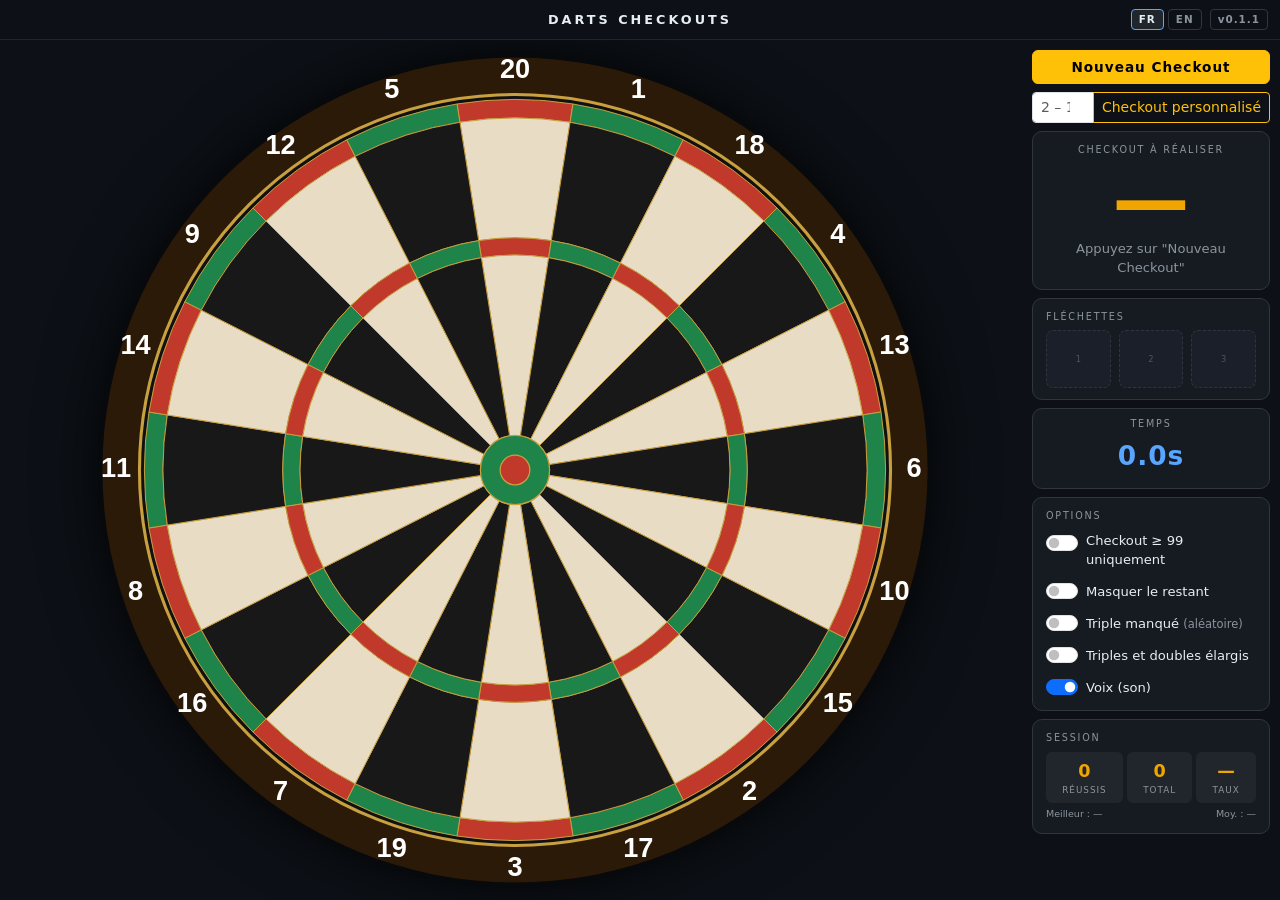
==== index.html @ 2f550370 "Add releases management" ====
<!DOCTYPE html>
<html lang="fr">
<head>
    <meta charset="UTF-8">
    <meta name="viewport" content="width=device-width, initial-scale=1.0">
    <title>Darts Checkouts</title>
    <link href="https://cdn.jsdelivr.net/npm/bootstrap@5.3.2/dist/css/bootstrap.min.css" rel="stylesheet">
    <link href="css/style.css" rel="stylesheet">
</head>
<body>

<header id="app-header">
    DARTS CHECKOUTS
    <div id="header-right">
        <div id="lang-switcher">
            <button class="lang-btn active" data-lang="fr">FR</button>
            <button class="lang-btn" data-lang="en">EN</button>
        </div>
        <button id="btn-version" class="btn btn-sm btn-outline-secondary" data-bs-toggle="modal" data-bs-target="#releases-modal"></button>
    </div>
</header>

<!-- Modal releases -->
<div class="modal fade" id="releases-modal" tabindex="-1" aria-labelledby="releases-modal-label" aria-hidden="true">
    <div class="modal-dialog modal-dialog-scrollable">
        <div class="modal-content bg-dark text-light">
            <div class="modal-header border-secondary">
                <h5 class="modal-title" id="releases-modal-label">Historique des versions</h5>
                <button type="button" class="btn-close btn-close-white" data-bs-dismiss="modal" aria-label="Fermer"></button>
            </div>
            <div class="modal-body" id="releases-list"></div>
        </div>
    </div>
</div>

<main id="main">

    <!-- ═══ CIBLE ═══ -->
    <div id="board-area">
        <svg id="dartboard" viewBox="-340 -340 680 680"
             xmlns="http://www.w3.org/2000/svg"></svg>
    </div>

    <!-- ═══ PANNEAU ═══ -->
    <div id="panel">

        <!-- Bouton -->
        <button id="btn-new" class="btn btn-warning w-100"
                data-i18n="btn.newFinish">Nouveau Checkout</button>

        <!-- Checkout personnalisé -->
        <div class="input-group">
            <input type="number" class="form-control form-control-sm" id="custom-checkout-input"
                   min="2" max="170" placeholder="2 – 170">
            <button id="btn-custom" class="btn btn-outline-warning btn-sm"
                    data-i18n="btn.customFinish">Checkout personnalisé</button>
        </div>
        <div id="custom-error" class="d-none" style="font-size:0.75rem;color:#dc3545;"></div>

        <!-- Finish -->
        <div class="card-dark text-center">
            <div class="panel-label" data-i18n="label.finish">Checkout à réaliser</div>
            <div id="finish-value">—</div>
            <div id="remaining-value">—</div>
        </div>

        <!-- Fléchettes -->
        <div class="card-dark">
            <div class="panel-label" style="margin-bottom:6px" data-i18n="label.darts">Fléchettes</div>
            <div class="d-flex gap-2" id="dart-slots">
                <div class="dart-slot"><span class="slot-num">1</span></div>
                <div class="dart-slot"><span class="slot-num">2</span></div>
                <div class="dart-slot"><span class="slot-num">3</span></div>
            </div>
        </div>

        <!-- Timer + Résultat -->
        <div id="timer-card" class="card-dark text-center" style="padding: 8px 13px;">
            <div class="panel-label" data-i18n="label.time">Temps</div>
            <div id="timer">0.0s</div>
            <div id="result-inline"></div>
        </div>

        <!-- Options -->
        <div class="card-dark">
            <div class="panel-label" style="margin-bottom:7px" data-i18n="label.options">Options</div>
            <div class="form-check form-switch mb-2">
                <input class="form-check-input" type="checkbox" role="switch" id="opt-99">
                <label class="form-check-label" for="opt-99" style="font-size:0.82rem"
                       data-i18n="opt.finish99">Finish ≥ 99 uniquement</label>
            </div>
            <div class="form-check form-switch mb-2">
                <input class="form-check-input" type="checkbox" role="switch" id="opt-hide-rem">
                <label class="form-check-label" for="opt-hide-rem" style="font-size:0.82rem"
                       data-i18n="opt.hideRemaining">Masquer le restant</label>
            </div>
            <div class="form-check form-switch mb-2">
                <input class="form-check-input" type="checkbox" role="switch" id="opt-miss-triple">
                <label class="form-check-label" for="opt-miss-triple" style="font-size:0.82rem">
                    <span data-i18n="opt.missedTriple">Triple manqué</span>
                    <small style="color:#8b949e" data-i18n="opt.missedTriple.note">(aléatoire)</small>
                </label>
            </div>
            <div class="form-check form-switch mb-2">
                <input class="form-check-input" type="checkbox" role="switch" id="opt-wide-rings">
                <label class="form-check-label" for="opt-wide-rings" style="font-size:0.82rem"
                       data-i18n="opt.wideRings">Triples et doubles élargis</label>
            </div>
            <div class="form-check form-switch mb-0">
                <input class="form-check-input" type="checkbox" role="switch" id="opt-voice" checked>
                <label class="form-check-label" for="opt-voice" style="font-size:0.82rem"
                       data-i18n="opt.voice">Voix (son)</label>
            </div>
        </div>

        <!-- Stats session -->
        <div class="card-dark">
            <div class="panel-label" style="margin-bottom:6px" data-i18n="label.session">Session</div>
            <div class="d-flex gap-1">
                <div class="stat-box flex-fill">
                    <div class="stat-val" id="stat-ok">0</div>
                    <div class="stat-lbl" data-i18n="stat.success">Réussis</div>
                </div>
                <div class="stat-box flex-fill">
                    <div class="stat-val" id="stat-total">0</div>
                    <div class="stat-lbl" data-i18n="stat.total">Total</div>
                </div>
                <div class="stat-box flex-fill">
                    <div class="stat-val" id="stat-rate">—</div>
                    <div class="stat-lbl" data-i18n="stat.rate">Taux</div>
                </div>
            </div>
            <div class="d-flex justify-content-between mt-1" style="font-size:0.68rem;color:#8b949e">
                <small>
                    <span data-i18n="stat.best">Meilleur :</span>
                    <span id="stat-best">—</span>
                </small>
                <small>
                    <span data-i18n="stat.avg">Moy. :</span>
                    <span id="stat-avg">—</span>
                </small>
            </div>
        </div>

    </div><!-- /panel -->

    <!-- ═══ CHECKOUTS ALTERNATIFS ═══ -->
    <div id="alt-column" class="d-none">
        <div id="alt-panel" class="card-dark">
            <div class="panel-label" style="margin-bottom:6px"
                 data-i18n="label.alternatives">Checkouts alternatifs</div>
            <div id="alt-list"></div>
        </div>
    </div>

</main>

<script src="https://cdn.jsdelivr.net/npm/bootstrap@5.3.2/dist/js/bootstrap.bundle.min.js"></script>
<script src="js/dartboard.js"></script>
<script src="js/i18n.js"></script>
<script src="js/checkouts.js"></script>
<script src="js/app.js"></script>
</body>
</html>
---- css/style.css ----
*, *::before, *::after { box-sizing: border-box; }

html, body {
    height: 100%;
    margin: 0;
    padding: 0;
    overflow: hidden;
}

body {
    background: #0d1117;
    color: #e6edf3;
    font-family: system-ui, -apple-system, sans-serif;
    display: flex;
    flex-direction: column;
}

/* ─── En-tête compact ─── */
#app-header {
    flex-shrink: 0;
    height: 40px;
    position: relative;
    display: flex;
    align-items: center;
    justify-content: center;
    border-bottom: 1px solid #21262d;
    font-weight: 900;
    font-size: 0.8rem;
    letter-spacing: 3px;
}

/* ─── Groupe droite header (version + langue) ─── */
#header-right {
    position: absolute;
    right: 12px;
    display: flex;
    gap: 8px;
    align-items: center;
}

#btn-version {
    font-size: 0.65rem;
    font-weight: 700;
    padding: 2px 7px;
    border-color: #30363d;
    color: #8b949e;
    letter-spacing: 1px;
}
#btn-version:hover { border-color: #58a6ff; color: #e6edf3; }

/* ─── Sélecteur de langue ─── */
#lang-switcher {
    display: flex;
    gap: 4px;
    align-items: center;
}
.lang-btn {
    background: none;
    border: 1px solid #30363d;
    border-radius: 4px;
    color: #8b949e;
    font-size: 0.65rem;
    font-weight: 700;
    padding: 2px 7px;
    cursor: pointer;
    letter-spacing: 1px;
    transition: background .1s, color .1s, border-color .1s;
}
.lang-btn:hover  { background: #21262d; color: #ccc; }
.lang-btn.active { background: #21262d; color: #e6edf3; border-color: #58a6ff; }

/* ─── Zone principale ─── */
#main {
    flex: 1;
    display: flex;
    overflow: hidden;
    padding: 10px;
    gap: 12px;
    min-height: 0;
}

/* ─── Cible ─── */
#board-area {
    flex: 1;
    display: flex;
    align-items: center;
    justify-content: center;
    min-width: 0;
    min-height: 0;
}

/* Le SVG est carré (viewBox carré) : height contraint par la dimension la plus petite */
#dartboard {
    width: 100%;
    height: 100%;
    filter: drop-shadow(0 0 32px rgba(0,0,0,0.95));
}

.dart-sector {
    cursor: pointer;
    transition: filter 0.07s ease;
}
.dart-sector:hover  { filter: brightness(1.5); }
.dart-sector.thrown { filter: brightness(0.5) sepia(1) saturate(4) hue-rotate(180deg); }

/* ─── Panneau latéral ─── */
#panel {
    width: 238px;
    flex-shrink: 0;
    display: flex;
    flex-direction: column;
    gap: 8px;
    overflow-y: auto;
    scrollbar-width: thin;
    scrollbar-color: #30363d transparent;
}

.card-dark {
    background: #161b22;
    border: 1px solid #30363d;
    border-radius: 10px;
    padding: 11px 13px;
    flex-shrink: 0;
}

.panel-label {
    font-size: 0.6rem;
    letter-spacing: 1.8px;
    text-transform: uppercase;
    color: #8b949e;
    margin-bottom: 4px;
}

/* ─── Finish ─── */
#finish-value {
    font-size: 4.8rem;
    font-weight: 900;
    color: #f0a500;
    line-height: 1;
}
#remaining-value {
    font-size: 0.82rem;
    color: #8b949e;
    min-height: 1.1em;
}

/* ─── Fléchettes ─── */
.dart-slot {
    flex: 1;
    min-height: 58px;
    border-radius: 7px;
    border: 1px dashed #2e3440;
    background: #1a1f2a;
    display: flex;
    flex-direction: column;
    align-items: center;
    justify-content: center;
    padding: 4px 2px;
    transition: background .15s, border-color .15s;
}
.dart-slot.filled    { border-style: solid; border-color: #3d444d; background: #21262d; }
.dart-slot.won-dart  { background: #0b2416; border-color: #28a745; }
.dart-slot.bust-dart { background: #2a1000; border-color: #f0a500; }
.dart-slot.miss-dart { background: #2a1a00; border-color: #f0a500; border-style: solid; }
.dart-slot .slot-num   { font-size: 0.52rem; color: #555; margin-bottom: 1px; }
.dart-slot .slot-label { font-size: 0.92rem; font-weight: 700; }
.dart-slot .slot-pts   { font-size: 0.62rem; color: #8b949e; }

/* ─── Timer ─── */
#timer { font-size: 1.65rem; font-weight: 700; color: #58a6ff; letter-spacing: 1px; }

/* ─── Résultat inline (dans la card Timer) ─── */
#result-inline { font-size: 0.78rem; line-height: 1.35; margin-top: 5px; }
.result-inline-won  { color: #28a745; }
.result-inline-bust { color: #f0a500; }
.result-inline-lost { color: #dc3545; }

/* ─── Stats ─── */
.stat-box {
    background: #21262d;
    border-radius: 6px;
    padding: 6px 3px;
    text-align: center;
}
.stat-box .stat-val { font-size: 1.1rem; font-weight: 700; color: #f0a500; }
.stat-box .stat-lbl { font-size: 0.55rem; color: #8b949e; text-transform: uppercase; letter-spacing: 1px; }

#btn-new { font-weight: 700; letter-spacing: 1px; font-size: 0.85rem; }

/* ─── Colonne alternatives ─── */
#alt-column {
    width: 200px;
    flex-shrink: 0;
    display: flex;
    flex-direction: column;
    overflow-y: auto;
    scrollbar-width: thin;
    scrollbar-color: #30363d transparent;
}
#alt-column.d-none { display: none !important; }

/* ─── Titre de section ─── */
.alt-section-title {
    font-size: 0.55rem;
    font-weight: 700;
    letter-spacing: 1.5px;
    text-transform: uppercase;
    color: #8b949e;
    margin-bottom: 6px;
}

.alt-section-divider {
    border: none;
    border-top: 1px solid #30363d;
    margin: 9px 0 7px;
}

/* ─── Combo standard ─── */
.alt-combo {
    display: flex;
    align-items: center;
    gap: 4px;
    margin-bottom: 5px;
    flex-wrap: wrap;
}
.alt-combo:last-child { margin-bottom: 0; }

/* ─── Combo recovery (encadré) ─── */
.alt-recovery-block {
    background: #151e0f;
    border: 1px solid #3a5a1a;
    border-radius: 7px;
    padding: 7px 9px;
    margin-bottom: 6px;
}
.alt-recovery-block:last-child { margin-bottom: 0; }

.alt-recovery-info {
    font-size: 0.62rem;
    color: #7bbf45;
    margin-top: 5px;
    padding-top: 4px;
    border-top: 1px solid #2a4010;
}

.alt-recovery-path {
    display: flex;
    align-items: center;
    gap: 4px;
    margin-top: 4px;
    flex-wrap: wrap;
}

/* ─── Labels fléchettes ─── */
.alt-dart {
    font-size: 0.72rem;
    font-weight: 700;
    padding: 2px 7px;
    border-radius: 4px;
    background: #21262d;
    color: #ccc;
}
.alt-dart.first { color: #c8a040; }
.alt-dart.mid   { color: #ccc; }
.alt-dart.last  { color: #58a6ff; }
.alt-sep { color: #444; font-size: 0.65rem; }

/* ─── Mobile ─── */
@media (max-width: 900px) {
    #alt-column { width: 100%; }
}
@media (max-width: 660px) {
    html, body { height: auto; overflow: auto; }
    #main { flex-direction: column; overflow: visible; }
    #board-area { min-height: 85vw; flex: none; }
    #panel { width: 100%; }
}
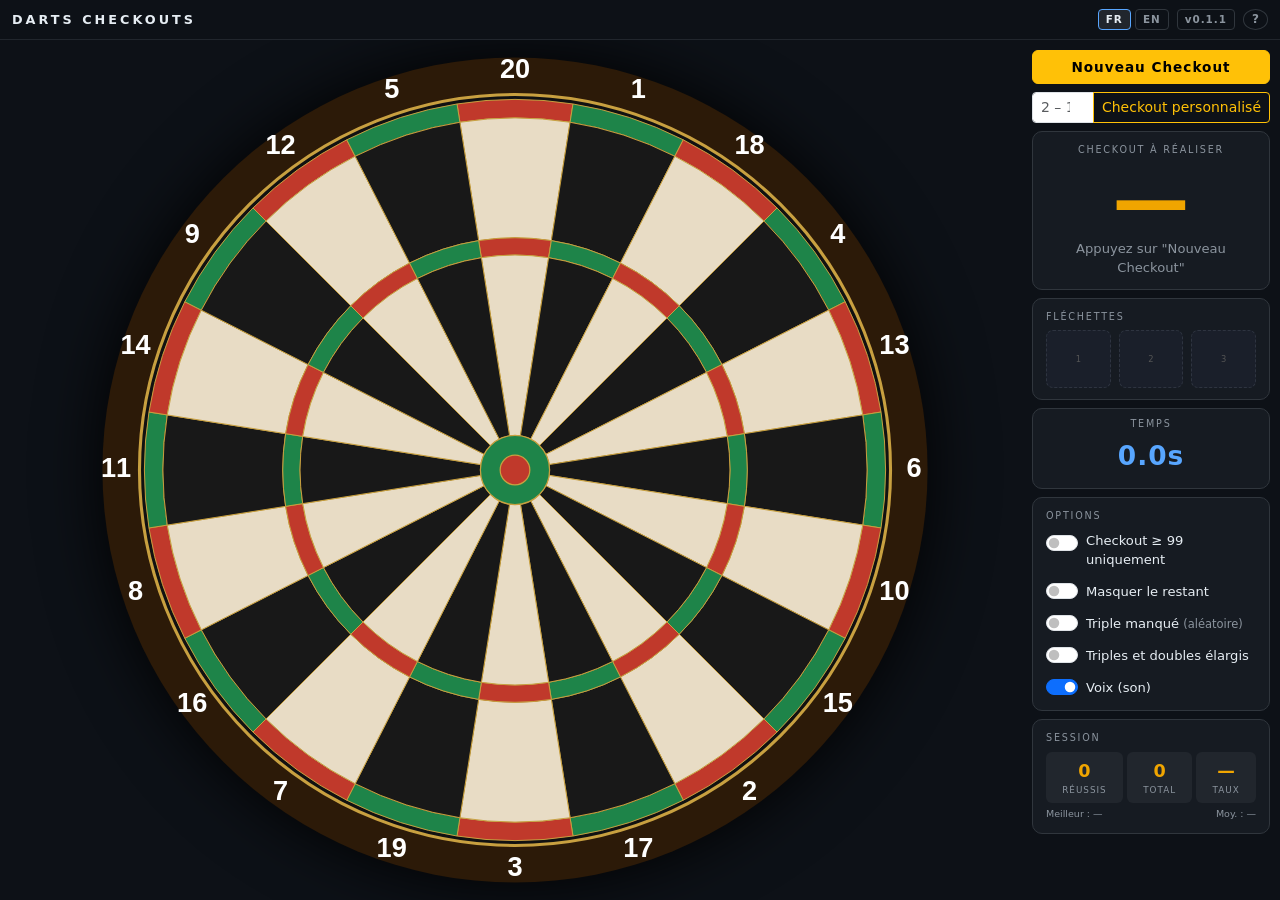
==== commit 6cd88b1c: "Add help and release i18n" ====
--- a/index.html
+++ b/index.html
@@ -10,22 +10,143 @@
 <body>
 
 <header id="app-header">
-    DARTS CHECKOUTS
+    <div id="header-left">
+        DARTS CHECKOUTS
+    </div>
     <div id="header-right">
         <div id="lang-switcher">
             <button class="lang-btn active" data-lang="fr">FR</button>
             <button class="lang-btn" data-lang="en">EN</button>
         </div>
         <button id="btn-version" class="btn btn-sm btn-outline-secondary" data-bs-toggle="modal" data-bs-target="#releases-modal"></button>
+        <button id="btn-help" class="btn btn-sm btn-outline-secondary" data-bs-toggle="modal" data-bs-target="#help-modal" title="Aide">?</button>
     </div>
 </header>
+
+<!-- Modal aide -->
+<div class="modal fade" id="help-modal" tabindex="-1" aria-labelledby="help-modal-label" aria-hidden="true">
+    <div class="modal-dialog modal-dialog-scrollable modal-lg">
+        <div class="modal-content bg-dark text-light">
+            <div class="modal-header border-secondary">
+                <h5 class="modal-title" id="help-modal-label">
+                    <span data-lang="fr">À propos de Darts Checkouts</span>
+                    <span data-lang="en">About Darts Checkouts</span>
+                </h5>
+                <button type="button" class="btn-close btn-close-white" data-bs-dismiss="modal" aria-label="Fermer"></button>
+            </div>
+            <div class="modal-body help-modal-body">
+
+                <!-- ── FR ── -->
+                <div data-lang="fr">
+                    <section class="help-section">
+                        <h6 class="help-section-title">Objectifs &amp; Intentions</h6>
+                        <p>
+                            <strong>Darts Checkouts</strong> est un entraîneur mental pour le jeu de fléchettes en mode
+                            <strong>X01 (501, 301…)</strong>. L'objectif&nbsp;: mémoriser et calculer instantanément les
+                            combinaisons de fléchettes qui ferment une manche — avant même de viser.
+                        </p>
+                        <p>
+                            Chaque session vous expose à des finishs variés. Avec la répétition, les séquences deviennent
+                            des réflexes&nbsp;: un 121, un 170 ou un 36 se reconnaissent sans effort de calcul.
+                        </p>
+                    </section>
+
+                    <section class="help-section">
+                        <h6 class="help-section-title">Concepts clés</h6>
+                        <dl class="help-dl">
+                            <dt>Checkout / Finish</dt>
+                            <dd>Combinaison de fléchettes atteignant exactement 0, en terminant sur un double.</dd>
+
+                            <dt>Double out</dt>
+                            <dd>La dernière fléchette doit obligatoirement toucher une double (D1–D20) ou le Bull (50).</dd>
+
+                            <dt>Bust</dt>
+                            <dd>Dépasser 0 ou finir sans double annule le tour. Le score revient à son état d'avant la volée.</dd>
+
+                            <dt>Secteurs de la cible</dt>
+                            <dd>
+                                20 secteurs numérotés, chacun avec trois zones&nbsp;:
+                                <strong>simple</strong>, <strong>triple</strong> (anneau intérieur ×3)
+                                et <strong>double</strong> (anneau extérieur ×2).
+                                Le <strong>Bull</strong> central vaut 50 (double bull), le Semi-bull vaut 25.
+                            </dd>
+                        </dl>
+                    </section>
+
+                    <section class="help-section">
+                        <h6 class="help-section-title">Modes d'entraînement</h6>
+                        <ul class="help-ul">
+                            <li><strong>Aléatoire</strong> — "Nouveau Checkout" tire un finish entre 2 et 170.</li>
+                            <li><strong>≥ 99 uniquement</strong> — Se concentre sur les grands finishs, les moins intuitifs.</li>
+                            <li><strong>Checkout personnalisé</strong> — Travaillez une combinaison précise en tapant un score.</li>
+                            <li><strong>Triple manqué</strong> — Mode difficile&nbsp;: une triple visée peut être ratée aléatoirement, forçant un recalcul à la volée.</li>
+                            <li><strong>Masquer le restant</strong> — Cache le score intermédiaire pour s'entraîner au calcul mental pur.</li>
+                            <li><strong>Triples et doubles élargis</strong> — Zones de clic agrandies, utiles sur petits écrans.</li>
+                        </ul>
+                    </section>
+                </div>
+
+                <!-- ── EN ── -->
+                <div data-lang="en">
+                    <section class="help-section">
+                        <h6 class="help-section-title">Goals &amp; Purpose</h6>
+                        <p>
+                            <strong>Darts Checkouts</strong> is a mental trainer for <strong>X01 darts (501, 301…)</strong>
+                            in double-out format. The goal: memorise and instantly recall the dart combinations that close
+                            a leg — before you even aim.
+                        </p>
+                        <p>
+                            Each session exposes you to varied finishes. With repetition, sequences become reflexes:
+                            121, 170 or 36 are recognised without conscious calculation.
+                        </p>
+                    </section>
+
+                    <section class="help-section">
+                        <h6 class="help-section-title">Key Concepts</h6>
+                        <dl class="help-dl">
+                            <dt>Checkout / Finish</dt>
+                            <dd>A dart combination that reaches exactly 0, ending on a double.</dd>
+
+                            <dt>Double out</dt>
+                            <dd>The last dart must land on a double (D1–D20) or the Bull (50).</dd>
+
+                            <dt>Bust</dt>
+                            <dd>Exceeding 0 or finishing without a double voids the turn. The score reverts to before the throw.</dd>
+
+                            <dt>Board sectors</dt>
+                            <dd>
+                                20 numbered sectors, each with three scoring zones:
+                                <strong>single</strong>, <strong>triple</strong> (inner ring ×3)
+                                and <strong>double</strong> (outer ring ×2).
+                                The <strong>Bull</strong> scores 50 (double bull), the outer bull scores 25.
+                            </dd>
+                        </dl>
+                    </section>
+
+                    <section class="help-section">
+                        <h6 class="help-section-title">Training Modes</h6>
+                        <ul class="help-ul">
+                            <li><strong>Random</strong> — "New Checkout" draws a finish between 2 and 170.</li>
+                            <li><strong>≥ 99 only</strong> — Focus on high finishes, the ones memory automates least.</li>
+                            <li><strong>Custom Checkout</strong> — Drill a specific combination by entering a score.</li>
+                            <li><strong>Missed triple</strong> — Hard mode: a targeted triple can randomly miss, forcing an on-the-fly recalculation.</li>
+                            <li><strong>Hide remaining</strong> — Hides the intermediate score to train pure mental arithmetic.</li>
+                            <li><strong>Wide triples &amp; doubles</strong> — Enlarged click zones, useful on small screens.</li>
+                        </ul>
+                    </section>
+                </div>
+
+            </div>
+        </div>
+    </div>
+</div>
 
 <!-- Modal releases -->
 <div class="modal fade" id="releases-modal" tabindex="-1" aria-labelledby="releases-modal-label" aria-hidden="true">
     <div class="modal-dialog modal-dialog-scrollable">
         <div class="modal-content bg-dark text-light">
             <div class="modal-header border-secondary">
-                <h5 class="modal-title" id="releases-modal-label">Historique des versions</h5>
+                <h5 class="modal-title" id="releases-modal-label" data-i18n="releases.title">Historique des versions</h5>
                 <button type="button" class="btn-close btn-close-white" data-bs-dismiss="modal" aria-label="Fermer"></button>
             </div>
             <div class="modal-body" id="releases-list"></div>
--- a/css/style.css
+++ b/css/style.css
@@ -28,6 +28,25 @@
     font-size: 0.8rem;
     letter-spacing: 3px;
 }
+
+/* ─── Groupe gauche header (titre) ─── */
+#header-left {
+    position: absolute;
+    left: 12px;
+    display: flex;
+    align-items: center;
+}
+
+#btn-help {
+    font-size: 0.75rem;
+    font-weight: 700;
+    padding: 2px 8px;
+    border-color: #30363d;
+    color: #8b949e;
+    border-radius: 50%;
+    line-height: 1.2;
+}
+#btn-help:hover { border-color: #58a6ff; color: #e6edf3; }
 
 /* ─── Groupe droite header (version + langue) ─── */
 #header-right {
@@ -265,6 +284,61 @@
 .alt-dart.last  { color: #58a6ff; }
 .alt-sep { color: #444; font-size: 0.65rem; }
 
+/* ─── Modale aide ─── */
+.help-modal-body {
+    padding: 20px 24px;
+    color: #cdd5df;
+}
+.help-section { margin-bottom: 24px; }
+.help-section:last-child { margin-bottom: 0; }
+
+.help-section-title {
+    font-size: 0.65rem;
+    font-weight: 700;
+    letter-spacing: 2px;
+    text-transform: uppercase;
+    color: #f0a500;
+    border-bottom: 1px solid #30363d;
+    padding-bottom: 6px;
+    margin-bottom: 12px;
+}
+
+.help-modal-body p { font-size: 0.88rem; line-height: 1.6; margin-bottom: 8px; }
+
+.help-dl dt {
+    font-size: 0.82rem;
+    font-weight: 700;
+    color: #58a6ff;
+    margin-top: 10px;
+}
+.help-dl dd {
+    font-size: 0.82rem;
+    line-height: 1.5;
+    margin-left: 0;
+    color: #cdd5df;
+}
+
+.help-ul {
+    list-style: none;
+    padding: 0;
+    margin: 0;
+}
+.help-ul li {
+    font-size: 0.82rem;
+    line-height: 1.5;
+    padding: 5px 0 5px 16px;
+    border-bottom: 1px solid #21262d;
+    position: relative;
+}
+.help-ul li:last-child { border-bottom: none; }
+.help-ul li::before {
+    content: "›";
+    position: absolute;
+    left: 0;
+    color: #f0a500;
+    font-weight: 700;
+}
+
 /* ─── Mobile ─── */
 @media (max-width: 900px) {
     #alt-column { width: 100%; }
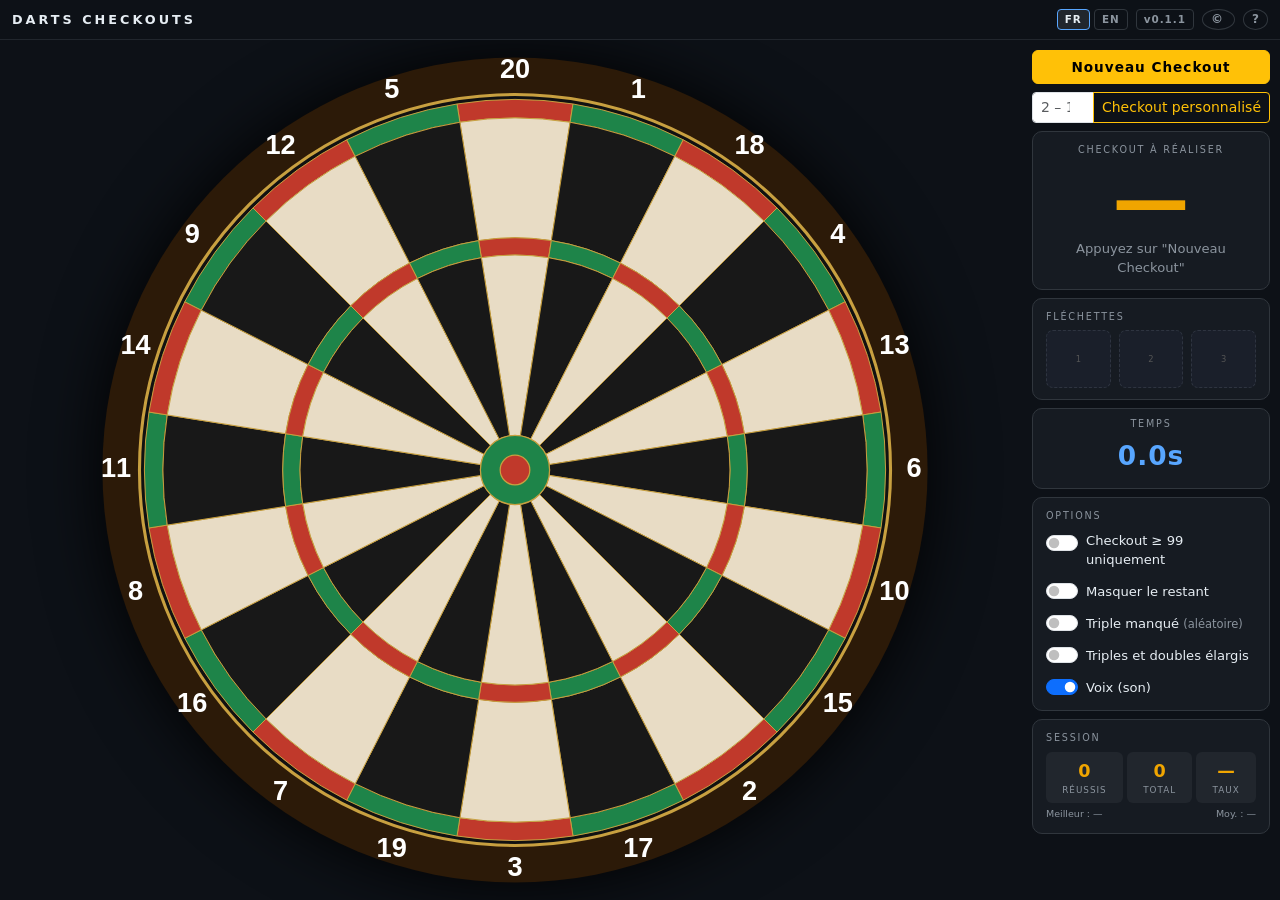
==== commit 04ea96f1: "Add legal informations" ====
--- a/index.html
+++ b/index.html
@@ -12,6 +12,7 @@
 <header id="app-header">
     <div id="header-left">
         DARTS CHECKOUTS
+<!--        <script type="text/javascript" src="https://cdnjs.buymeacoffee.com/1.0.0/button.prod.min.js" data-name="bmc-button" data-slug="thomas.bibard" data-color="#FFDD00" data-emoji=""  data-font="Lato" data-text="Buy me a coffee" data-outline-color="#000000" data-font-color="#000000" data-coffee-color="#ffffff" ></script>-->
     </div>
     <div id="header-right">
         <div id="lang-switcher">
@@ -19,6 +20,7 @@
             <button class="lang-btn" data-lang="en">EN</button>
         </div>
         <button id="btn-version" class="btn btn-sm btn-outline-secondary" data-bs-toggle="modal" data-bs-target="#releases-modal"></button>
+        <a href="legal.html" id="btn-legal" class="btn btn-sm btn-outline-secondary" title="Mentions légales / Legal" target="_blank">©</a>
         <button id="btn-help" class="btn btn-sm btn-outline-secondary" data-bs-toggle="modal" data-bs-target="#help-modal" title="Aide">?</button>
     </div>
 </header>
--- a/css/style.css
+++ b/css/style.css
@@ -36,6 +36,18 @@
     display: flex;
     align-items: center;
 }
+
+#btn-legal {
+    font-size: 0.75rem;
+    font-weight: 700;
+    padding: 2px 8px;
+    border-color: #30363d;
+    color: #8b949e;
+    border-radius: 50%;
+    line-height: 1.2;
+    text-decoration: none;
+}
+#btn-legal:hover { border-color: #58a6ff; color: #e6edf3; }
 
 #btn-help {
     font-size: 0.75rem;
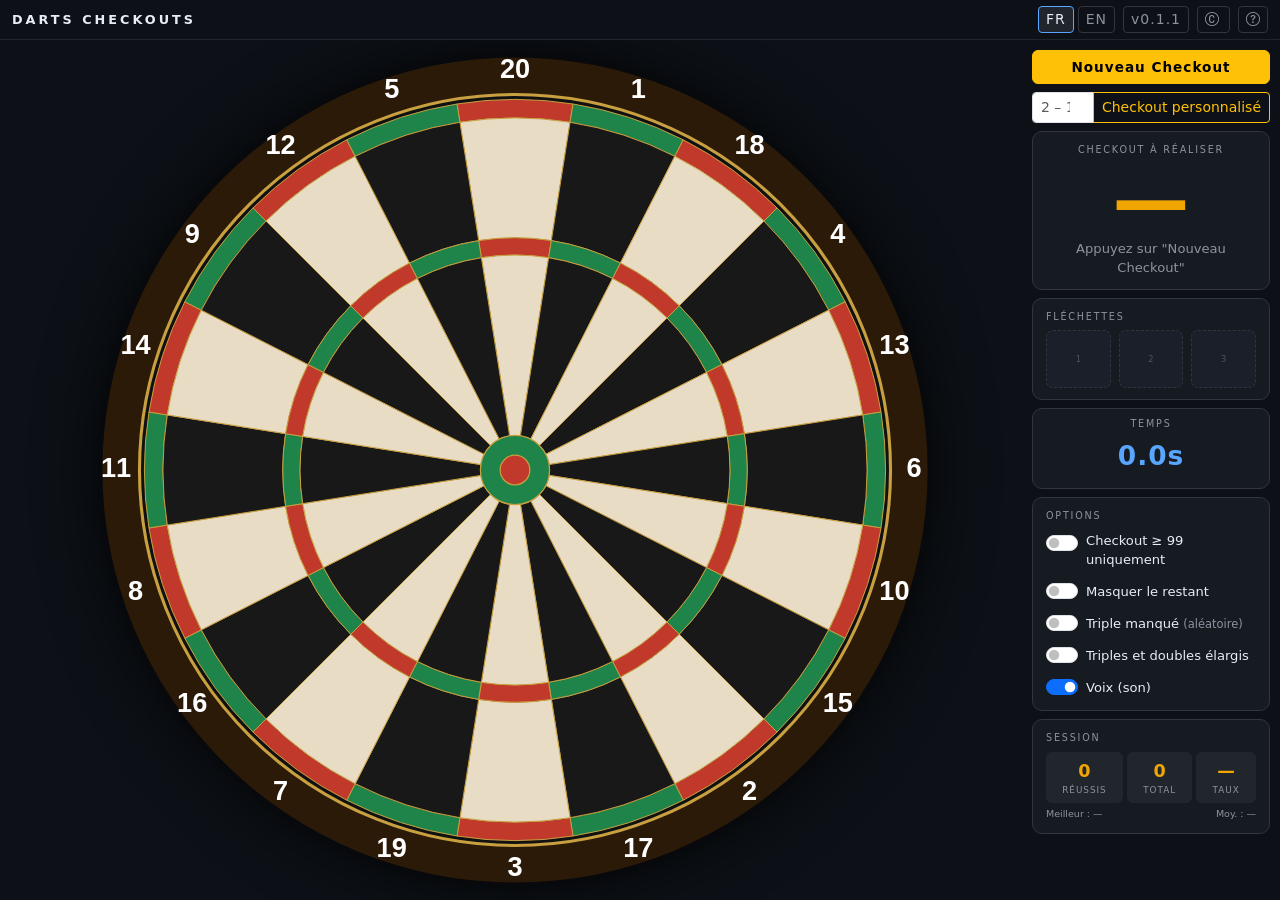
==== commit b8ff0823: "Header improve btn style" ====
--- a/index.html
+++ b/index.html
@@ -6,22 +6,26 @@
     <title>Darts Checkouts</title>
     <link href="https://cdn.jsdelivr.net/npm/bootstrap@5.3.2/dist/css/bootstrap.min.css" rel="stylesheet">
     <link href="css/style.css" rel="stylesheet">
+    <link rel="stylesheet" href="https://cdn.jsdelivr.net/npm/bootstrap-icons@1.13.1/font/bootstrap-icons.min.css">
 </head>
 <body>
 
 <header id="app-header">
     <div id="header-left">
         DARTS CHECKOUTS
-<!--        <script type="text/javascript" src="https://cdnjs.buymeacoffee.com/1.0.0/button.prod.min.js" data-name="bmc-button" data-slug="thomas.bibard" data-color="#FFDD00" data-emoji=""  data-font="Lato" data-text="Buy me a coffee" data-outline-color="#000000" data-font-color="#000000" data-coffee-color="#ffffff" ></script>-->
     </div>
     <div id="header-right">
         <div id="lang-switcher">
-            <button class="lang-btn active" data-lang="fr">FR</button>
-            <button class="lang-btn" data-lang="en">EN</button>
+            <button class="btn btn-sm btn-outline-secondary lang-btn active" data-lang="fr">FR</button>
+            <button class="btn btn-sm btn-outline-secondary lang-btn" data-lang="en">EN</button>
         </div>
         <button id="btn-version" class="btn btn-sm btn-outline-secondary" data-bs-toggle="modal" data-bs-target="#releases-modal"></button>
-        <a href="legal.html" id="btn-legal" class="btn btn-sm btn-outline-secondary" title="Mentions légales / Legal" target="_blank">©</a>
-        <button id="btn-help" class="btn btn-sm btn-outline-secondary" data-bs-toggle="modal" data-bs-target="#help-modal" title="Aide">?</button>
+        <a href="legal.html" id="btn-legal" class="btn btn-sm btn-outline-secondary" title="Mentions légales / Legal">
+            <i class="bi bi-c-circle"></i>
+        </a>
+        <button id="btn-help" class="btn btn-sm btn-outline-secondary" data-bs-toggle="modal" data-bs-target="#help-modal" title="Aide">
+            <i class="bi bi-question-circle"></i>
+        </button>
     </div>
 </header>
 
@@ -86,6 +90,17 @@
                             <li><strong>Triples et doubles élargis</strong> — Zones de clic agrandies, utiles sur petits écrans.</li>
                         </ul>
                     </section>
+
+                    <section class="help-section help-section-author">
+                        <h6 class="help-section-title">Auteur</h6>
+                        <p>
+                            Darts Checkouts a été conçu et développé par <strong>Thomas Bibard</strong>.
+                            Si cette application vous est utile, vous pouvez soutenir son développement en offrant un café&nbsp;!
+                        </p>
+                        <a href="https://www.buymeacoffee.com/thomas.bibard" target="_blank">
+                            <img src="https://cdn.buymeacoffee.com/buttons/v2/default-yellow.png" alt="Buy Me a Coffee" style="height: 60px !important;width: 217px !important;">
+                        </a>
+                    </section>
                 </div>
 
                 <!-- ── EN ── -->
@@ -136,6 +151,17 @@
                             <li><strong>Wide triples &amp; doubles</strong> — Enlarged click zones, useful on small screens.</li>
                         </ul>
                     </section>
+
+                    <section class="help-section help-section-author">
+                        <h6 class="help-section-title">Author</h6>
+                        <p>
+                            Darts Checkouts was designed and built by <strong>Thomas Bibard</strong>.
+                            If you find this app useful, you can support its development by buying him a coffee!
+                        </p>
+                        <a href="https://www.buymeacoffee.com/thomas.bibard" target="_blank">
+                            <img src="https://cdn.buymeacoffee.com/buttons/v2/default-yellow.png" alt="Buy Me a Coffee" style="height: 60px !important;width: 217px !important;">
+                        </a>
+                    </section>
                 </div>
 
             </div>
@@ -264,7 +290,6 @@
                 </small>
             </div>
         </div>
-
     </div><!-- /panel -->
 
     <!-- ═══ CHECKOUTS ALTERNATIFS ═══ -->
--- a/css/style.css
+++ b/css/style.css
@@ -38,25 +38,25 @@
 }
 
 #btn-legal {
-    font-size: 0.75rem;
-    font-weight: 700;
-    padding: 2px 8px;
+    /*font-size: 0.75rem;*/
+    /*font-weight: 700;*/
+    padding: 2px 7px;
     border-color: #30363d;
     color: #8b949e;
-    border-radius: 50%;
-    line-height: 1.2;
+    /*border-radius: 50%;*/
+    /*line-height: 1.2;*/
     text-decoration: none;
 }
 #btn-legal:hover { border-color: #58a6ff; color: #e6edf3; }
 
 #btn-help {
-    font-size: 0.75rem;
-    font-weight: 700;
-    padding: 2px 8px;
+    /*font-size: 0.65rem;*/
+    /*font-weight: 700;*/
+    padding: 2px 7px;
     border-color: #30363d;
     color: #8b949e;
-    border-radius: 50%;
-    line-height: 1.2;
+    /*border-radius: 50%;*/
+    /*line-height: 1.2;*/
 }
 #btn-help:hover { border-color: #58a6ff; color: #e6edf3; }
 
@@ -70,8 +70,8 @@
 }
 
 #btn-version {
-    font-size: 0.65rem;
-    font-weight: 700;
+    /*font-size: 0.65rem;*/
+    /*font-weight: 700;*/
     padding: 2px 7px;
     border-color: #30363d;
     color: #8b949e;
@@ -88,10 +88,10 @@
 .lang-btn {
     background: none;
     border: 1px solid #30363d;
-    border-radius: 4px;
-    color: #8b949e;
-    font-size: 0.65rem;
-    font-weight: 700;
+    /*border-radius: 4px;*/
+    color: #8b949e;
+    /*font-size: 0.65rem;*/
+    /*font-weight: 700;*/
     padding: 2px 7px;
     cursor: pointer;
     letter-spacing: 1px;
@@ -351,6 +351,12 @@
     font-weight: 700;
 }
 
+.help-section-author {
+    border-top: 1px solid #30363d;
+    padding-top: 18px;
+    text-align: center;
+}
+
 /* ─── Mobile ─── */
 @media (max-width: 900px) {
     #alt-column { width: 100%; }
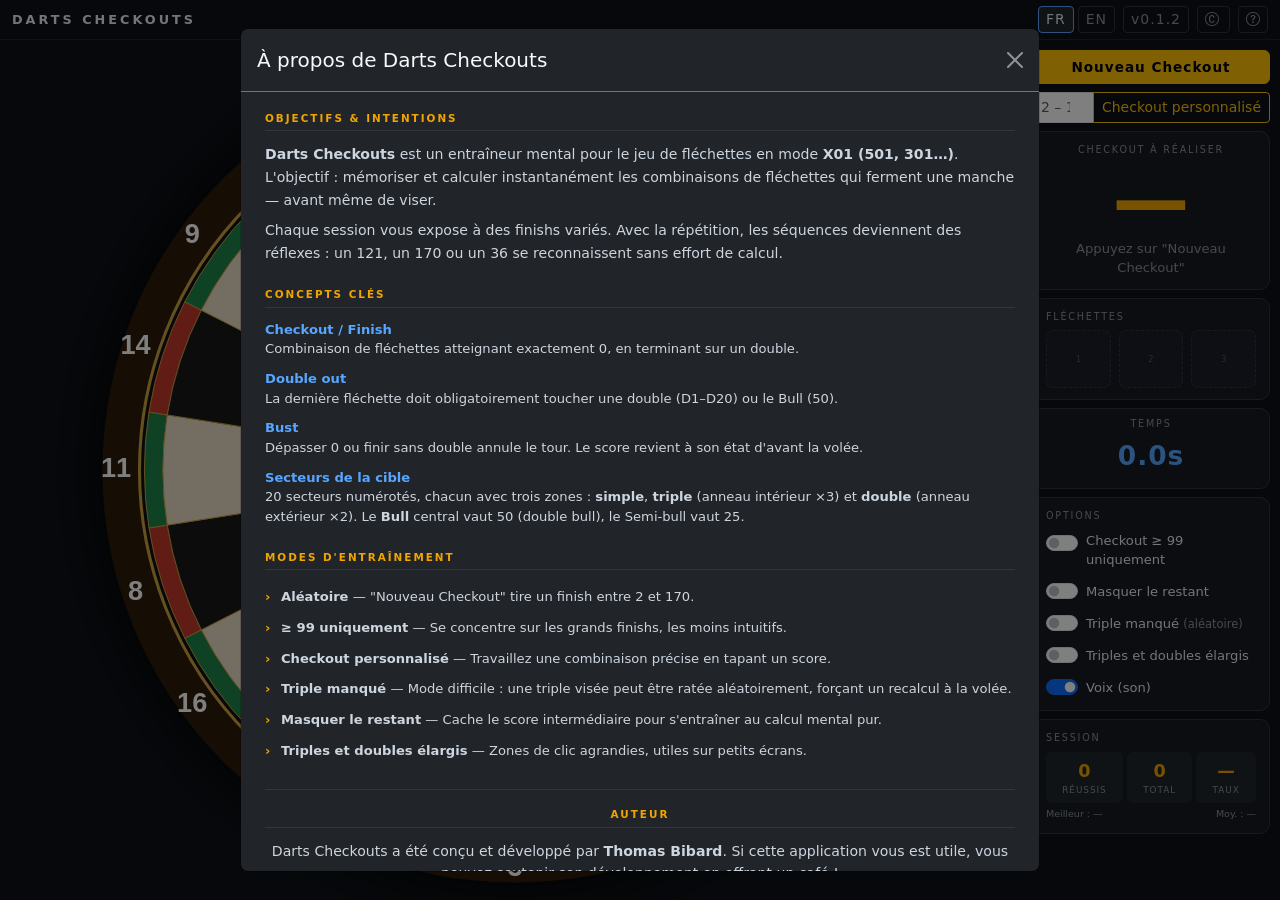
==== commit 53367b5c: "Re-organize files for github page" ====
--- a/index.html
+++ b/index.html
@@ -4,9 +4,24 @@
     <meta charset="UTF-8">
     <meta name="viewport" content="width=device-width, initial-scale=1.0">
     <title>Darts Checkouts</title>
+    <link rel="icon" type="image/svg+xml" href="favicon.svg">
     <link href="https://cdn.jsdelivr.net/npm/bootstrap@5.3.2/dist/css/bootstrap.min.css" rel="stylesheet">
     <link href="css/style.css" rel="stylesheet">
     <link rel="stylesheet" href="https://cdn.jsdelivr.net/npm/bootstrap-icons@1.13.1/font/bootstrap-icons.min.css">
+    <script>
+        !function(t,e){var o,n,p,r;e.__SV||(window.posthog && window.posthog.__loaded)||(window.posthog=e,e._i=[],e.init=function(i,s,a){function g(t,e){var o=e.split(".");2==o.length&&(t=t[o[0]],e=o[1]),t[e]=function(){t.push([e].concat(Array.prototype.slice.call(arguments,0)))}}(p=t.createElement("script")).type="text/javascript",p.crossOrigin="anonymous",p.async=!0,p.src=s.api_host.replace(".i.posthog.com","-assets.i.posthog.com")+"/static/array.js",(r=t.getElementsByTagName("script")[0]).parentNode.insertBefore(p,r);var u=e;for(void 0!==a?u=e[a]=[]:a="posthog",u.people=u.people||[],u.toString=function(t){var e="posthog";return"posthog"!==a&&(e+="."+a),t||(e+=" (stub)"),e},u.people.toString=function(){return u.toString(1)+".people (stub)"},o="init os ds Ie us vs ss ls capture calculateEventProperties register register_once register_for_session unregister unregister_for_session ws getFeatureFlag getFeatureFlagPayload getFeatureFlagResult isFeatureEnabled reloadFeatureFlags updateFlags updateEarlyAccessFeatureEnrollment getEarlyAccessFeatures on onFeatureFlags onSurveysLoaded onSessionId getSurveys getActiveMatchingSurveys renderSurvey displaySurvey cancelPendingSurvey canRenderSurvey canRenderSurveyAsync identify setPersonProperties group resetGroups setPersonPropertiesForFlags resetPersonPropertiesForFlags setGroupPropertiesForFlags resetGroupPropertiesForFlags reset get_distinct_id getGroups get_session_id get_session_replay_url alias set_config startSessionRecording stopSessionRecording sessionRecordingStarted captureException startExceptionAutocapture stopExceptionAutocapture loadToolbar get_property getSessionProperty bs ps createPersonProfile setInternalOrTestUser ys es $s opt_in_capturing opt_out_capturing has_opted_in_capturing has_opted_out_capturing get_explicit_consent_status is_capturing clear_opt_in_out_capturing cs debug M gs getPageViewId captureTraceFeedback captureTraceMetric Qr".split(" "),n=0;n<o.length;n++)g(u,o[n]);e._i.push([i,s,a])},e.__SV=1)}(document,window.posthog||[]);
+        posthog.init('phc_rSTPdEeUbYnJG6mBdvkheRYyRA6oNnpiPEBStf3ZsBMW', {
+            api_host: 'https://eu.i.posthog.com',
+            defaults: '2026-01-30',
+        })
+    </script>
+    <script>
+        if (new URLSearchParams(window.location.search).get('exclude') === 'true' || window.location.hostname.endsWith('.local')) {
+            posthog.opt_out_capturing();
+        } else {
+            posthog.opt_in_capturing();
+        }
+    </script>
 </head>
 <body>
 
